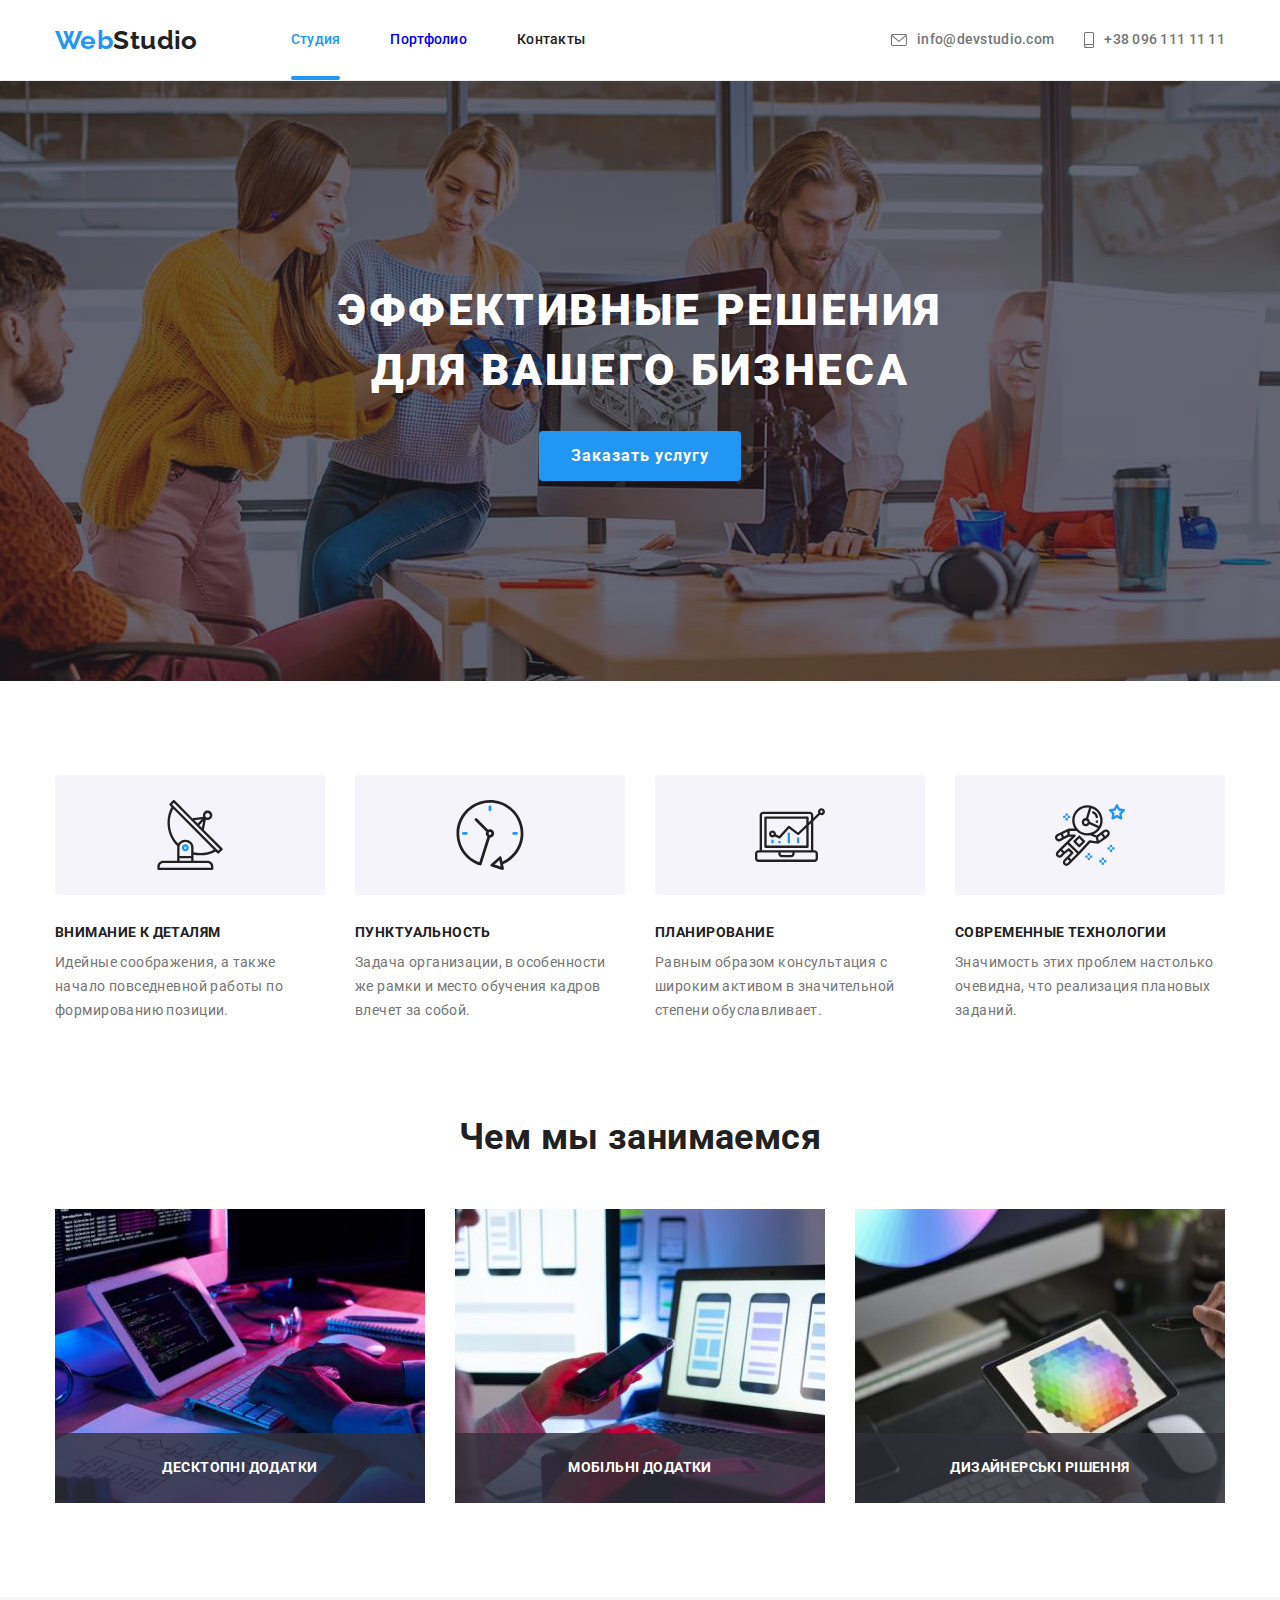
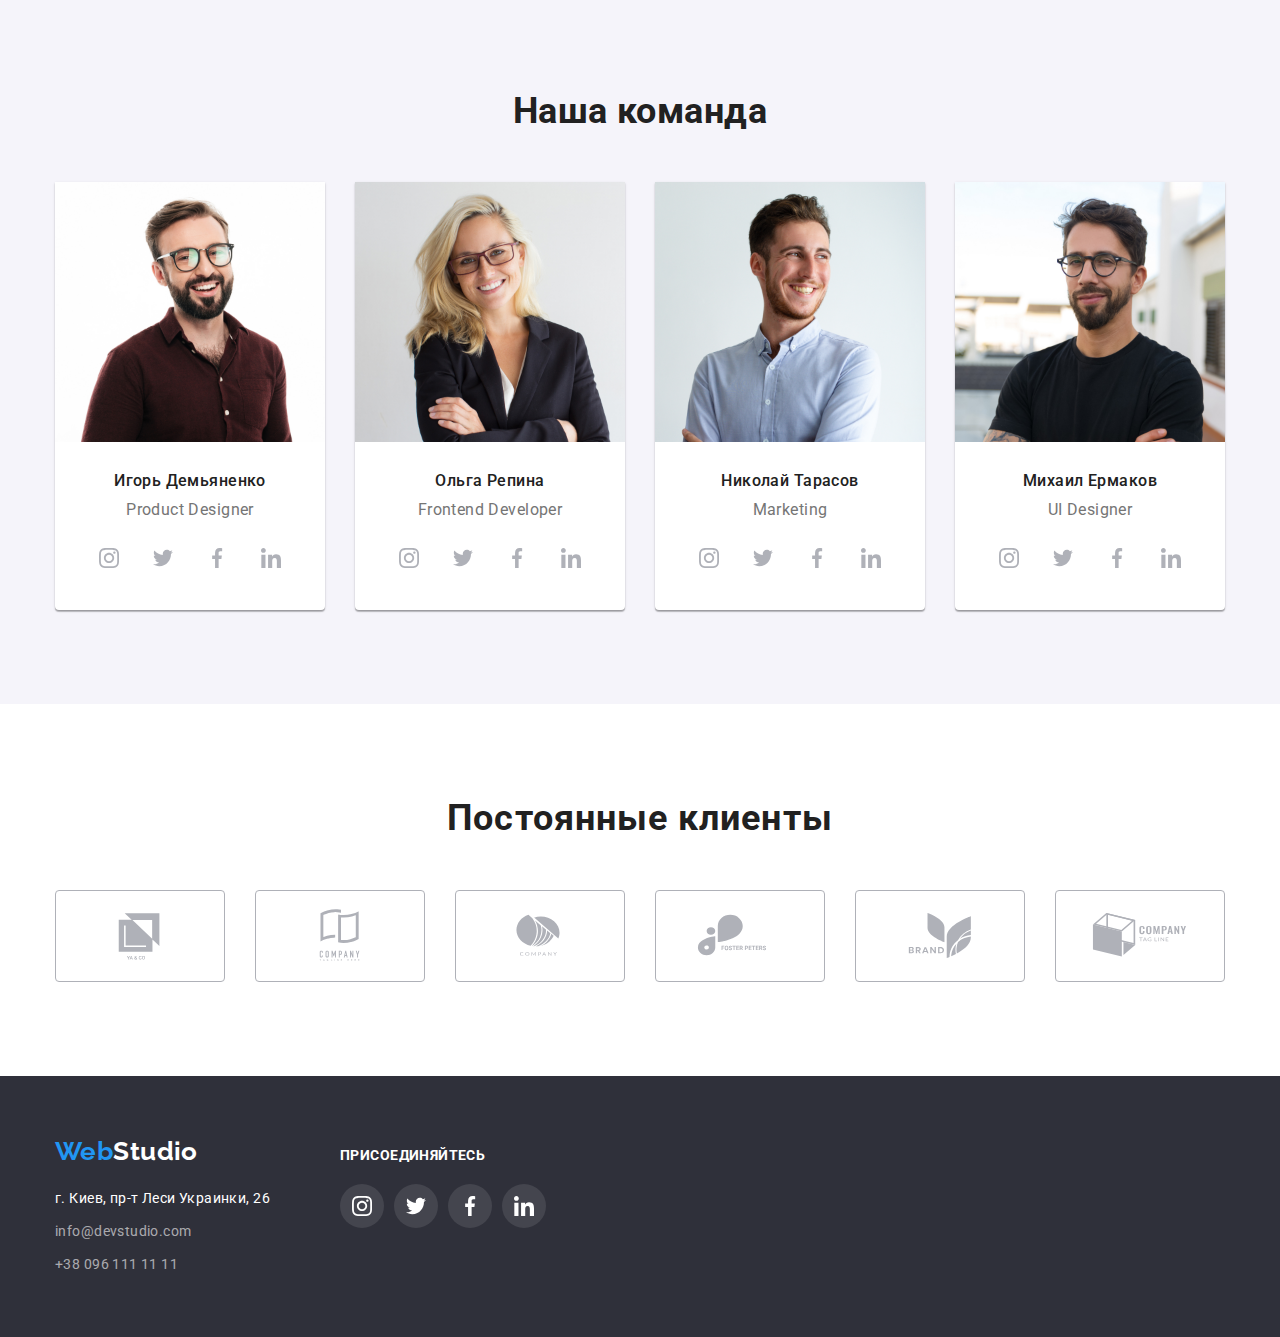
==== index.html @ 10dc18d7 "modal" ====
<!DOCTYPE html>
<html lang="ru">
<head>
    <meta charset="UTF-8">
    <meta http-equiv="X-UA-Compatible" content="IE=edge">
    <meta name="viewport" content="width=, initial-scale=1.0">
    <title>Document</title>
    <link href="https://fonts.googleapis.com/css2?family=Raleway:wght@700&family=Roboto:wght@400;500;700;900&display=swap"
        rel="stylesheet">
    <link rel="stylesheet" href="https://cdnjs.cloudflare.com/ajax/libs/modern-normalize/1.1.0/modern-normalize.min.css">  
 <link rel="stylesheet" href="./css/styles.css">

</head>

<body class="">
    
    <!-- шапка -->
   
    <header class="page-header"> 
        <div class="conteiner main-nav">  
        <nav class="contacts-header">
        <a class="logo" href ="">Web<span class="colortext">Studio</span></a> 
          <ul class="contacts">
                <li class="item"><a href="" class="contacts-link current">Студия</a></li>
                <li class="item"><a href="./portfolio.html" class="contacts-link">Портфолио</a></li>
                <li class="item"><a href="" class="contacts-link">Контакты</a></li>
            </ul>
       </nav>
            <ul class="items-icon">
           
                <li class="items">

                    <a href="mailto:info@devstudio.com" class="social-link-mail">
                 <svg class="icon-envelope" width="16" height="12">
                        <use href="./imeges/icons.svg#icon-envelope"></use>
                    </svg>
                info@devstudio.com</a>
                </li>

                <li class="items">
                    <a href="tel:+380961111111" class="social-link-tel">
                <svg class="icon-smartphone" width="10" height="16">
               <use href="./imeges/icons.svg#icon-smartphone"></use>
               </svg>
                    +38 096 111 11 11</a>
                </li>
                
              </ul>
  
      </div>
    
    </header>
    <!-- Заказать услугу -->
    <main>
        <section class="section-main">
            
             <div class="conteiner">
       <h1 class="post-titel">Эффективные решения для вашего бизнеса</h1>
       <button class="post-button" type="button" data-modal-open>Заказать услугу</button>
   
       <div class="backdrop is-hidden" data-modal>
        <div class="modal">
           
            <button class="modal-button" type="button" data-modal-close>
            <svg class="icon-vector" width="11" height="11">
                <use href="./imeges/icons.svg#icon-Vector-1"></use>
            </svg>
        </button>
        
        </div>
      </div>

    </div>
    </section>
<!-- особенности -->
    <section class="section">
    <div class="conteiner">
<h2 hidden>Преимущества</h2>
<div class="icon-benefit-decor">
    <div class="icon-benefit">
        <svg class="icon-decor" width="70" height="70">
            <use href="./imeges/icons.svg#icon-antenna"></use>
        </svg>
    </div>
    <div class="icon-benefit">
        <svg class="icon-decor" width="70" height="70">
            <use href="./imeges/icons.svg#icon-clock"></use>
        </svg>
    </div>

    <div class="icon-benefit">
        <svg class="icon-decor" width="70" height="70">
            <use href="./imeges/icons.svg#icon-diagram"></use>
        </svg>
    </div>

    <div class="icon-benefit">
        <svg class="icon-decor" width="70" height="70">
            <use href="./imeges/icons.svg#icon-astronaut"></use>
        </svg>
    </div>

</div>

<ul class="benefits">   
<li class="benefits-li">
    <h3 class="benefits-title">Внимание к деталям</h3>
    <p class="benefits-post">Идейные соображения, а также начало повседневной работы по формированию позиции.</p>
</li>
<li class="benefits-li clock">
   <h3 class="benefits-title">Пунктуальность</h3> 
   <p class="benefits-post">Задача организации, в особенности же рамки и место обучения кадров влечет за собой.</p>
</li>
<li class="benefits-li diagram">
   <h3 class="benefits-title">Планирование</h3> 
    <p class="benefits-post">Равным образом консультация с широким активом в значительной степени обуславливает.</p>
</li>
<li class="benefits-li astronaut">
    <h3 class="benefits-title">Современные технологии</h3>
    <p class="benefits-post">Значимость этих проблем настолько очевидна, что реализация плановых заданий.</p>
</li>
     </ul>  
     </div> 
    </section>
<!-- Чем мы занимаемся -->
        <section class="section over-work">
        <div class="conteiner">

      <h2 class="work">Чем мы занимаемся</h2>
          <ul class="gallery">
         <li class="foto">
            <div class="foto-foun">
             <img src="./imeges/box1.jpg" alt="робота на компьютере" width="370">
          <div class="foun">
         <p class="foun-text">Десктопні додатки</p>
          </div>
            </div>
  </li>
  
  <li class="foto">
    <div class="foto-foun">
            <img src="./imeges/box2.jpg" alt="на экране ноутбука изображение мобильных телефонов" width="370">
      <div class="foun">
            <p class="foun-text">Мобільні додатки</p>
        </div> 
    </div>
     </li>
          
          <li class="foto">
            <div class="foto-foun">
       <img src="./imeges/box3.jpg" alt="на экране планшета изображена разноцветная геометрическая фигура" width="370">
         <div class="foun">
        <p class="foun-text">Дизайнерські рішення</p>
        </div> 
    </div>
        </li> 
        </ul>
  
    </div>
        </section>
<!-- Наша команда -->
        <section class="section over-comand">
<div class="conteiner comand">
            <h2 class="team">Наша команда</h2>
         <ul class="team-over">
            <li class="team-block">
                <img class="team-foto" src="./imeges/foto.jpg" alt="фото мужчины в очках и коричневой рубашке- Игорь Демьяненко" width="270">
                <h3 class="team-member">Игорь Демьяненко</h3>   
                <p class="team-post" lang="en">Product Designer</p>
        
            <ul class="icon-teams">
                <li class="icon-teams-links">
                    <a class="icon-teams-link" href="">
                    <svg class="icon-link" width="20" height="20">
                    <use href="./imeges/icons.svg#icon-instagram"></use>
                    </svg></a>
                </li>
           
                <li class="icon-teams-links">
                    <a class="icon-teams-link" href="">
                    <svg class="icon-link" width="20" height="20">
                        <use href="./imeges/icons.svg#icon-twitter"></use>
                    </svg></a>
                </li>
                <li class="icon-teams-links">
                    <a class="icon-teams-link" href="">
                    <svg class="icon-link" width="20" height="20" >
                    <use href="./imeges/icons.svg#icon-facebook"></use>
                    </svg></a>
                </li>
                <li class="icon-teams-links">
                    <a class="icon-teams-link" href="">
                    <svg class="icon-link" width="20" height="20">
                    <use href="./imeges/icons.svg#icon-linkedin"></use>
                    </svg></a>
                </li>
              
            </ul>
            </li>
          
         <li class="team-block">
                <img class="team-foto" src="./imeges/foto(1).jpg" alt="фото блондинки в очках-Ольга Репина" width="270">
                <h3 class="team-member">Ольга Репина</h3> 
                <p class="team-post" lang="en">Frontend Developer</p>

        <ul class="icon-teams">
            <li class="icon-teams-links">
                <a class="icon-teams-link" href="">
                    <svg class="icon-link" width="20" height="20">
                    <use href="./imeges/icons.svg#icon-instagram"></use>
                    </svg></a>
            </li>
        
            <li class="icon-teams-links">
                <a class="icon-teams-link" href="">
                    <svg class="icon-link" width="20" height="20">
                    <use href="./imeges/icons.svg#icon-twitter"></use>
                    </svg></a>
            </li>
            <li class="icon-teams-links">
                <a class="icon-teams-link" href="">
                    <svg class="icon-link" width="20" height="20">
                    <use href="./imeges/icons.svg#icon-facebook"></use>
                    </svg></a>
            </li>
            <li class="icon-teams-links">
                <a class="icon-teams-link" href="">
                    <svg class="icon-link" width="20" height="20">
                    <use href="./imeges/icons.svg#icon-linkedin"></use>
                    </svg></a>
            </li>
        
        </ul>
           </li> 
            
           <li class="team-block">
                <img class="team-foto" src="./imeges/foto(3).jpg" alt="фото мужчины в голубой рушке-Николай Тарасов" width="270">
             <h3 class="team-member">Николай Тарасов</h3>
                <p class="team-post" lang="en">Marketing</p>
    
                <ul class="icon-teams">
        <li class="icon-teams-links">
            <a class="icon-teams-link" href="">
                <svg class="icon-link" width="20" height="20">
                <use href="./imeges/icons.svg#icon-instagram"></use>
                </svg></a>
        </li>
    
        <li class="icon-teams-links">
            <a class="icon-teams-link" href="">
                <svg class="icon-link" width="20" height="20">
                <use href="./imeges/icons.svg#icon-twitter"></use>
                </svg></a>
        </li>
        <li class="icon-teams-links">
            <a class="icon-teams-link" href="">
                <svg class="icon-link" width="20" height="20">
                <use href="./imeges/icons.svg#icon-facebook"></use>
                </svg></a>
        </li>
        <li class="icon-teams-links">
            <a class="icon-teams-link" href="">
                <svg class="icon-link" width="20" height="20">
                <use href="./imeges/icons.svg#icon-linkedin"></use>
                </svg></a>
        </li>
    
          </ul>
        </li>
         <li class="team-block">
                <img class="team-foto" src="./imeges/foto(4).jpg" alt="фото мужчина в очках и черной футболке-Михаил Ермаков" width="270">
                <h3 class="team-member">Михаил Ермаков</h3> 
                <p class="team-post" lang="en">UI Designer</p>
        
                <ul class="icon-teams">
            <li class="icon-teams-links">
                <a class="icon-teams-link" href="">
                    <svg class="icon-link" width="20" height="20">
                        <use href="./imeges/icons.svg#icon-instagram"></use>
                    </svg></a>
            </li>
        
            <li class="icon-teams-links">
                <a class="icon-teams-link" href="">
                    <svg class="icon-link" width="20" height="20">
                        <use href="./imeges/icons.svg#icon-twitter"></use>
                    </svg></a>
            </li>
            <li class="icon-teams-links">
                <a class="icon-teams-link" href="">
                    <svg class="icon-link" width="20" height="20">
                        <use href="./imeges/icons.svg#icon-facebook"></use>
                    </svg></a>
            </li>
            <li class="icon-teams-links">
                <a class="icon-teams-link" href="">
                    <svg class="icon-link" width="20" height="20">
                        <use href="./imeges/icons.svg#icon-linkedin"></use>
                    </svg></a>
            </li>
        
        </ul>
        </li>
   </ul>
    </div> 
        </section> 
  
    </main>

    <!-- Постоянные клиенты  -->
    <section class="section">
        <div class="conteiner">
            <h2 class="clients">Постоянные клиенты</h2>
            <ul class="logo-clients">
            <li class="logo-clients-link">
                <a href="" class="logo-link">
                <svg class="icon-logo" width="106" height="60">
                    <use href="./imeges/icons.svg#icon-Logo1"></use>
                </svg>
                </a>
            </li>

            <li class="logo-clients-link">
                <a href="" class="logo-link">
                <svg class="icon-logo" width="106" height="60">
                <use href="./imeges/icons.svg#icon-Logo2" class="hoho"></use>
                </svg>
                </a>
            </li> 
                
            <li class="logo-clients-link">
                <a href="" class="logo-link">
                <svg class="icon-logo" width="106" height="60">
                <use href="./imeges/icons.svg#icon-Logo3"></use>
                </svg>
                </a>
            </li>
                
            <li class="logo-clients-link">
                <a href="" class="logo-link">
                <svg class="icon-logo" width="106" height="60">
                <use href="./imeges/icons.svg#icon-Logo4"></use>
                </svg>
                </a>
            </li>
                
            <li class="logo-clients-link">
                <a href="" class="logo-link">
                <svg class="icon-logo" width="106" height="60">
                <use href="./imeges/icons.svg#icon-Logo5"></use>
                </svg>
                </a>
                </li>
               
            <li class="logo-clients-link">
                <a href="" class="logo-link">
                <svg class="icon-logo" width="106" height="60">
                <use href="./imeges/icons.svg#icon-Logo6"></use>
                </svg>
                </a>
            </li>
            </ul>
        </div>
    </section>
<!-- Подвал -->
<footer class="footer">
    <div class="conteiner box-footer">
<div class="footer-box">
        <a class="logo web" href="">Web<span class="studiocolor">Studio</span></a>
        <address class="address">
            <ul class="link">
                <li class="lk-footer"><a href="" class="link-address">г. Киев, пр-т Леси Украинки, 26</a></li>
                <li class="lk-footer"><a href="mailto:info@devstudio.com" class="link-mail">info@devstudio.com</a></li>
                <li class="lk-footer tel"><a href="tel:+380961111111" class="link-tel">+38 096 111 11 11</a></li>
            </ul>
        </address> 
</div>


 <div class="footer-box-icon">
<p class="social-click">присоединяйтесь</p>
    <ul class="icon-footer">
        <li class="class-footer">
            <a class="icon-footer-link" href="">
                <svg class="footer-link" width="20" height="20">
                    <use href="./imeges/icons.svg#icon-instagram"></use>
                </svg></a>
        </li>
    
        <li class="class-footer">
            <a class="icon-footer-link" href="">
                <svg class="footer-link" width="20" height="20">
                    <use href="./imeges/icons.svg#icon-twitter"></use>
                </svg></a>
        </li>
        <li class="class-footer">
            <a class="icon-footer-link" href="">
                <svg class="footer-link" width="20" height="20">
                    <use href="./imeges/icons.svg#icon-facebook"></use>
                </svg></a>
        </li>
        <li class="class-footer">
            <a class="icon-footer-link" href="">
                <svg class="footer-link" width="20" height="20">
                    <use href="./imeges/icons.svg#icon-linkedin"></use>
                </svg></a>
        </li>
    
    </ul>
        </div>
    </div>
</footer>

<script src="./js/modal.js"></script>
</body>
</html>
---- css/styles.css ----
:root {--primary-text-color:#212121;
--titel-text-color:#757575;
--accent-color:#2196F3;
--primary-white-color:#FFFFFF;
--h-button-color:#188CE8;
--box-shadow-color:0px 4px 4px rgba(0, 0, 0, 0.15);
--color-link-footer:rgba(255, 255, 255, 0.6);
--select-button-color:#F5F4FA;
--background-color:#2F303A ;
--borderbox-portfolio-color:#EEEEEE;
}

html {
    box-sizing: border-box; }
    *,
    *::before,
    *::after {box-sizing: inherit;}

body {
    font-family: 'Roboto', sans-serif;
    font-size: 14px;
    letter-spacing: 0.03em;
    color: var(--primary-text-color);
    background-color: var(--primary-white-color);
}

a {text-decoration: none;
}
ul {list-style: none;
    padding: 0px;
    margin: 0px;
}
h1,h2,h3,h4,h5,h6,p {
margin: 0px;
}

img {
     display: block;
     max-width: 100%;
     height: auto;
}

/* Шапка */

.conteiner {
    width: 1200px;
    margin-left: auto;
    margin-right: auto;
    padding-left: 15px;
    padding-right: 15px;
    
}
.contacts-header {
    display: flex;
    align-items: center;
}
.logo {

    color: var(--accent-color);
    font-family: 'Raleway',
    sans-serif;
    font-weight: 700;
    font-size: 26px;
    line-height: 1.19;
    cursor: pointer; 
}

.colortext {
    
    color: var(--primary-text-color);
}

.contacts {
    color: var(--titel-text-color);
    font-weight: 500;
    line-height: 1.14;
    letter-spacing: 0.02em;
    cursor: pointer;


    transition: color 250ms cubic-bezier(0.4, 0, 0.2, 1);
}

.contacts :visited {
    color: var(--primary-text-color);
}
.contacts :hover,.contacts :focus {
color: var(--accent-color);
}

.contacts .contacts-link.current {
    color: var(--accent-color);
    
    position: relative;
    display: block;
   
}   


.social-link-mail,.social-link-tel {
    color: var(--titel-text-color);
        font-weight: 500;
        font-size: 14px;
        line-height: 1.14;
        letter-spacing: 0.02em;
    }

  .social-link {
        transition: color 250ms cubic-bezier(0.4, 0, 0.2, 1);
}

 .social-link:hover,.social-link:focus {
    color: var(--accent-color);
 }


/* Флекс контейнер в хедер */
.page-header {
border-bottom: 1px solid #ECECEC;
}

.main-nav {
    display: flex;  
}

.contacts-header {
    display: flex;
    align-items: center
}

 .logo {
     display: block;
     margin-right: 93px;
 }

.contacts,.social-link {
    display: flex;
}

.social-link {
    margin-left: auto;
}
.contacts .item,.social-link .items {
    margin-right: 50px;
   
}
.item:nth-child(3) {
    margin-right: 0px; 
}

.items:nth-child(2) {
    margin-right: 0px;
}
.contacts-link {
    display: block;
    padding-top: 32px;
    padding-bottom: 32px;
}
.social-link-mail,.social-link-tel  {
     display: block;
     padding-top: 32px;
     padding-bottom: 32px;
 }

 /* Фон и декоративные элементы в шапкe */
.item {
    display: flex;
}

.items-icon {
    display: flex;
   
    align-items: center;
    margin-left: auto;
}
.items + .items {
    margin-left: 30px;
}

.items {
transition: fill 250ms cubic-bezier(0.4, 0, 0.2, 1);
}

.items:hover,.items:focus {
    fill: var(--accent-color);
}
.social-link-mail,.social-link-tel {
    display: flex;
    justify-content: center;
    align-items: center;

    transition: color 250ms cubic-bezier(0.4, 0, 0.2, 1);
    
}

.social-link-mail:hover,.social-link-mail:focus,
.social-link-tel:hover,.social-link-tel:focus {
    color: var(--accent-color);
}

.icon-envelope {
    display: inline-block;
    width: 16px;
    height: 12px;
   fill: var(--titel-text-color);
  margin-right: 10px;

transition: fill 250ms cubic-bezier(0.4, 0, 0.2, 1);
}

 .icon-envelope:hover,
.icon-envelope:focus {
    fill: var(--accent-color);
} 
 .icon-smartphone {
    fill: var(--titel-text-color);
    display: inline-block;
    width: 10px;
    height: 16px;
    margin-right: 10px;

    transition: fill 250ms cubic-bezier(0.4, 0, 0.2, 1);
    
 }

.icon-smartphone:hover,
.icon-smartphone:focus {
    fill: var(--accent-color);
} 

/* Подчеркивание текущей страници в шапке 
   */
.contacts .contacts-link.current::after {
    content: "";
    display: block;
    width: 100%;
    height: 4px;
    background-color: var(--accent-color);
    border-radius: 2px;
    left: 0;
    bottom: 0;

    position: absolute;
    /* transition: background-color 250ms cubic-bezier(0.4, 0, 0.2, 1); */

}


 /* Заказать услугу */
   .section-main {
  background-color: var(--background-color);
  padding-bottom: 200px;
  padding-top: 200px;
  text-align: center;

}
.section {
    padding-top: 94px;
    padding-bottom: 94px;
   }

  .post-titel 
  { 
    color: var(--primary-white-color);
    font-weight: 900;
    font-size: 44px;
    line-height: 1.36;
    text-align: center;
    letter-spacing: 0.06em;
    text-transform: uppercase;
   
    margin: 0px auto;
    margin-bottom: 30px;
    width: 696px;
  }

.post-button {
        color: var(--primary-white-color);
        background-color: var(--accent-color);
        font-weight: 700;
        font-size: 16px;
        line-height: 30px;
       
        display: flex;
        align-items: center;
        text-align: center;
        cursor: pointer;
        border-radius: 4px;
        border: none;
        margin: 0px auto;
        padding: 10px 32px 10px 32px;
        letter-spacing: 0.06em;

        transition: background-color 250ms cubic-bezier(0.4, 0, 0.2, 1);
        
}

.post-button:hover,.post-button:focus {
    background-color: var(--h-button-color);
}
    
/* Фон и декор. елементы в разделе "заказать услугу" */
.section-main {
    max-width: 1600px;
    height: 600px;
    background-image: url(../imeges/img.jpg);
    margin-left: auto;
    margin-right: auto;
    background-position: center;
    background-repeat: no-repeat;
    background-image: linear-gradient(to right,rgba(47, 48, 58, 0.4),
    rgba(47, 48, 58, 0.4)),
    url(../imeges/img.jpg);
}

/* Модальное окно в разделе заказать услугу  */

.backdrop {
    position: fixed;
    top: 0%;
    left: 0%;

    width: 100%;
    height: 100%;
    background-color: rgba(0, 0, 0, 0.2);

    opacity: 1;
    visibility: visible;
    transition: opacity 250ms cubic-bezier(0.4, 0, 0.2, 1),
    visibility 250ms cubic-bezier(0.4, 0, 0.2, 1);
   
}

.backdrop.is-hidden {
       visibility: hidden;
       opacity: 0;
       pointer-events: none;
 

}
.modal {
    position: absolute;
    
    top: 50%;
    left: 50%;
    transform: translate(-50%,-50%);

    min-width: 528px;
    min-height: 581px;
    border-radius: 4px;

    background-color: var(--primary-white-color);
    box-shadow: 0px 1px 3px rgba(0, 0, 0, 0.12),
    0px 1px 1px rgba(0, 0, 0, 0.14),
    0px 2px 1px rgba(0, 0, 0, 0.2);

}
.modal-button {
        position: absolute;
        width: 30px;
        height: 30px;
        border-radius: 50%;
    
        top: 0px;
        right: 0px;
   
        background-color: var(--primary-white-color) ;
        border: 1px solid rgba(0, 0, 0, 0.1);
        margin: 8px 8px auto auto;
        cursor: pointer;
       
}

.icon-vector {
        position: absolute; 
        top: 50%;
        left: 50%;
        transform: translate(-50%, -50%);
  
}
/* Оссобенности */

.benefits {
   display: flex; 
}
.benefits-li {
    width: 270px;
    margin-right: 30px;
    margin-top: 0px;
    margin-bottom: 0px;
  
}
.benefits-li:nth-child(4) {
    margin-right: 0px; 
    padding-left: 0px;
    padding-right: 0px;   
}
.benefits-title {
    font-size: 14px;
    font-weight: 700;
    line-height: 1.14;
    text-transform: uppercase;
    margin-top: 0px;
    margin-bottom: 10px;
}
.benefits-post {
        color: var(--titel-text-color);
        font-weight: 400;
        line-height: 1.71;
        margin-top: 0px;
        margin-bottom: 0px;
}

/* Декоративные ел. в разделе оссобенности  */
.icon-benefit-decor {
    display: flex;
}

.icon-benefit {
    display: flex;
    align-items: center;
    justify-content: center;
    
    width: 270px;
    height: 120px;
    background-color: rgba(245, 244, 250, 1);
    
    border-radius: 4px;
    margin-right: 30px;
    margin-bottom: 30px;
}

.icon-benefit:nth-child(4) {
    margin-right: 0px;
}

.icon-decor {
    background-position: center;
}
/* Чем мы занимаемся */

.over-work {
    padding-top: 0px;
}
.work { 
        margin-bottom: 50px;
        text-align: center;
        align-items: center;

        font-weight: 700;
        font-size: 36px;
        line-height: 1.16;   
    }

.gallery {
    display: flex;
}

.foto {
    display: block;
    width: 370px;
    margin-right: 30px;
    margin-bottom: 0px;
}
.foto:nth-child(3) {
    margin-right: 0px;
    padding-right: 0px;
}

/* Переходы и анимац. в разделе чем мы занимаемся  */
 .foto-foun {
       position: relative;  
 }

 .foun {

    position: absolute;
   
    bottom: 0px;

    width: 370px;
    height: 70px;
    background-color: rgba(47, 48, 58, 0.8);
   
    color: var(--primary-white-color);
    font-weight: 700;
    font-size: 14px;
    line-height: 1.14;
    text-align: center;
    letter-spacing: 0.03em;
    text-transform: uppercase;
 }
    
    .foun-text {
      position: absolute;
      top: 50%;
      left: 50%;
      transform: translate(-50%, -50%);
    }

/* Фон и декор. ел. в разделе особенности. */



/* Наша команда */

.over-comand {
    background-color: var(--select-button-color);
    align-items: center;
}

.team {
    
        font-weight: 700;
        font-size: 36px;
        line-height: 1.16;

        text-align: center;
        margin-top: 0px;
        margin-bottom: 50px;
        }

 .team-over {
         display: flex;
 }
 .team-block {
    background-color: var(--primary-white-color);
    border-radius: 0px 0px 4px 4px;
    margin-right: 30px; 
    
 }
 .team-block:nth-child(4) {
     margin-right: 0px;
 }
 /* .team-block:nth-child(4) {
    margin-right: 0px;
 } */
 .team-foto {
          width: 270px;
          margin-top: 0px;
          margin-bottom: 30px;
          margin-left: 0px;
          margin-right: 0px;
        }

 .team-member {
        font-weight: 500;
        font-size: 16px;
        line-height: 1.18;
        text-align: center;
        margin-top: 0px;
        margin-bottom: 10px; 
 }

.team-post {
    color: var(--titel-text-color);
        font-size: 16px;
        line-height: 1.18;
        text-align: center;
        margin: 0px;
        margin-bottom: 16px;
}

/* Тень в разделе наша команда  */
.team-block {
    box-shadow: 0px 1px 3px rgba(0, 0, 0, 0.12),
     0px 1px 1px rgba(0, 0, 0, 0.14), 
     0px 2px 1px rgba(0, 0, 0, 0.2);
}

/* Декоративные ел. в разделе наша команда */
.icon-teams {
    display: flex;
    margin-bottom: 30px;
    justify-content: center;
    align-items: center;
}

.icon-teams-links {
  
    width: 44px;
    height: 44px; 
    margin-right: 10px;
   
}
.icon-teams-links:nth-child(4) {
    margin-right: 0px;  
}

.icon-teams-link {
    display: flex;
    align-items: center;
    justify-content: center;
    fill: #AFB1B8;
    width: 100%;
    height: 100%; 
    border-radius: 50%;    

    transition: fill 250ms cubic-bezier(0.4, 0, 0.2, 1), 
    background-color 250ms cubic-bezier(0.4, 0, 0.2, 1);
    
}

.icon-teams-link:hover,.icon-teams-link:focus {
    fill: var(--primary-white-color);
    background-color: var(--accent-color);
}
.icon-link {
    margin-right: 0px;
}


/* Постоянные клиенты */

.clients {
        font-weight: 700;
        font-size: 36px;
        line-height: 1.16;
        text-align: center;
        letter-spacing: 0.03em;
      
        margin-top: 0px;
        margin-bottom: 50px;
}
/* 
Декоративные ел. в разделе Постоянные клиенты */
.logo-clients {
    display: flex;
    margin-left: auto;
    margin-right: auto;  

}
.logo-clients-link {
    width: 170px;
    height: 92px;
    margin-right: 30px;
}

.logo-clients-link:nth-child(6n) {
    margin-right: 0px;
}

.logo-link {
display: flex;
justify-content: center;
align-items: center;
width: 100%;
height: 100%;
 
fill: rgba(175, 177, 184, 1);
border: 1px solid rgba(175, 177, 184, 1);
border-radius: 4px;

transition: fill 250ms cubic-bezier(0.4, 0, 0.2, 1),
border 250ms cubic-bezier(0.4, 0, 0.2, 1);

}


    
.logo-link:hover,.logo-link:focus {
    fill: var(--accent-color);
    border: 1px solid #2196F3;
}
.icon-logo {
fill:rgba(175, 177, 184, 1);

transition: fill 250ms cubic-bezier(0.4, 0, 0.2, 1);
} 

.icon-logo:hover,.icon-logo:focus {
    fill: var(--accent-color);
}

/* Подвал */

.footer {
    color: var(--primary-white-color);
    background-color: var(--background-color);
    margin: 0px;
    padding-top: 60px;
    padding-bottom: 60px;

}

.web {
    margin: 0px 0px 20px 0px;
    color: var(--accent-color);

}
.studiocolor {
    margin: 0px 0px 20px 0px;
    color: var(--primary-white-color);
}

.link {
    display: block;
    margin-top: 0px;
    margin-bottom: 0px;
    padding: 0px;

    font-weight: 400;
    line-height: 1.71;
    font-style: normal;
}

.lk-footer {
    margin-bottom: 9px;
}
.lk-footer:nth-child(3n) {
   margin-bottom: 0px;
}

.link-address {
    color: var(--primary-white-color);
    margin-right: 70px;
}

.link-mail,
.link-tel {
    color: var(--color-link-footer);
}

.social-click {
    display: inline;
    font-size: 14px;
    line-height: 1.14;
    letter-spacing: 0.03em;
    text-transform: uppercase;
    font-weight: 700;     
}

.icon-footer {
   margin-top: 20px;
}
/* Декоративные ел. в футер */
.box-footer {
    display: flex;
    align-items: baseline;
}

.icon-footer {
    display: flex;
    align-items: center;
    justify-content: center;
}
.class-footer {
    width: 44px;
    height: 44px;
    margin-right: 10px;     
}

.class-footer:nth-child(4) {
    margin-right: 0px;
}
.icon-footer-link {
    display: flex;
    align-items: center;
    justify-content: center;
    width: 100%;
    height: 100%;
    border-radius:50%;
    fill: var(--primary-white-color);
    background-color:rgba(255, 255, 255, 0.1);
    
    transition: background-color 250ms cubic-bezier(0.4, 0, 0.2, 1);
    
}
.icon-footer-link:hover,.icon-footer-link:focus {
    background-color: var(--accent-color);
    border-radius: 50%;
}





/* Портфолио страница сайта №2 */

/* Портфолио */


.buttons {
    display: flex;
    justify-content: center;
    margin-top: 0px;
    margin-bottom: 50px;
    padding: 0px;  
}

.botton + .botton {
    margin-left: 8px;
}
.botton {
    display: inline-block;
    
    margin-top: 0px;
    margin-bottom: 0px;
    padding-bottom: 0px;  
}



.button-iten
{   padding: 6px 22px;
     border: none;
     border-radius: 4px;

    background-color: var(--select-button-color);
    font-weight: 500;
    font-size: 16px;
    line-height: 1.62;
    text-align: center;
    cursor: pointer;

    transition: color 250ms cubic-bezier(0.4, 0, 0.2, 1),
    background-color 250ms cubic-bezier(0.4, 0, 0.2, 1);
    
}

.button-iten:hover,.button-iten:focus 
{
    color: var(--primary-white-color);
    background-color: var(--accent-color);
    }
    /* .button-iten :not(:nth-child(5n)) {
    margin-right: 8px;
} */

/* Тень в портфолио (кнопки-ховер) */
.buttons {
    transition: box-shadow 250ms cubic-bezier(0.4, 0, 0.2, 1);
    
}

.buttons :hover,.buttons :focus {
    box-shadow: 0px 3px 1px rgba(0, 0, 0, 0.1), 
    0px 1px 2px rgba(0, 0, 0, 0.08),
     0px 2px 2px rgba(0, 0, 0, 0.12);
}


/* Проекты */

.portfolio {
    display: flex;
    flex-wrap: wrap;
    box-sizing: border-box;
    padding-left: 0px; 
    
}
.project {
    width: 370px;
    margin-right: 30px;
    margin-bottom: 30px;
   
}

.project:nth-child(3n) {
margin-right: 0px;
}

.project:nth-last-child(-n + 3) {
    margin-bottom: 0px;
}

.block-project{
    padding-top: 20px;
    padding-bottom: 20px;
    padding-left: 24px;
    padding-right: 24px;
    border-bottom: 1px solid #EEEEEE;
    border-right: 1px solid #EEEEEE;
    border-left: 1px solid #EEEEEE;
}

.project-img { 
    margin-top: 0px;
    margin-bottom: 0px;
}
   .project-name 
   {margin-top: 0px;
    margin-bottom: 4px;
 
   color: var(--primary-text-color);
   font-weight: 700;
   font-size: 18px;
   line-height: 2;
   letter-spacing: 0.06em;
}

.project-text
{   margin-top: 0px;
    margin-bottom: 0px;

    color: var(--titel-text-color);
    font-size: 16px;
    line-height: 1.88; 
}

.last {
    margin-bottom: 0px;
}

/* Тень в портфолио (проекты) */
.project-link {
    display: block;
    cursor: pointer;

    transition: box-shadow 250ms cubic-bezier(0.4, 0, 0.2, 1);
}
.project-link:hover,.project-link:focus {
    
box-shadow: 0px 1px 1px rgba(0, 0, 0, 0.12), 
0px 4px 4px rgba(0, 0, 0, 0.06),
1px 4px 6px rgba(0, 0, 0, 0.16);
}

/* Переходы и анимации в портфолео (проекты) */
 
.project-overlay {
  position: relative;
  overflow: hidden; 
}
.project-overlay:hover .div-overlay {
transform: translateY(0);
}


 .div-overlay {
 
    position: absolute;

    top: 0px;
    left: 0px;
    width: 100%;
    height: 100%;

    background-color:rgba(33, 150, 243, 0.9);
    
    opacity: 0;
    transition: background-color 250ms cubic-bezier(0.4, 0, 0.2, 1),
    transform 250ms cubic-bezier(0.4, 0, 0.2, 1);
    transform: translateY(100%);
}
.text-overlay {
 
color: var(--primary-white-color);
   
    position: absolute;
    top: 50%;
    left: 50%;
    transform: translate(-50%,-50%);

/*   display: flex;
    align-items: center;
    justify-content: center; */
   
    padding: 63px 24px;  

    width: 100%;
    height: 100%;
    
    font-weight: 400;
    font-size: 18px;
    line-height: 1.56;
    letter-spacing: 0.03em;
     
    opacity: 0;
    transition: color 250ms cubic-bezier(0.4, 0, 0.2, 1);
   
}


.div-overlay:hover {
     opacity: 1;
}
.text-overlay:hover {
opacity: 1;
}
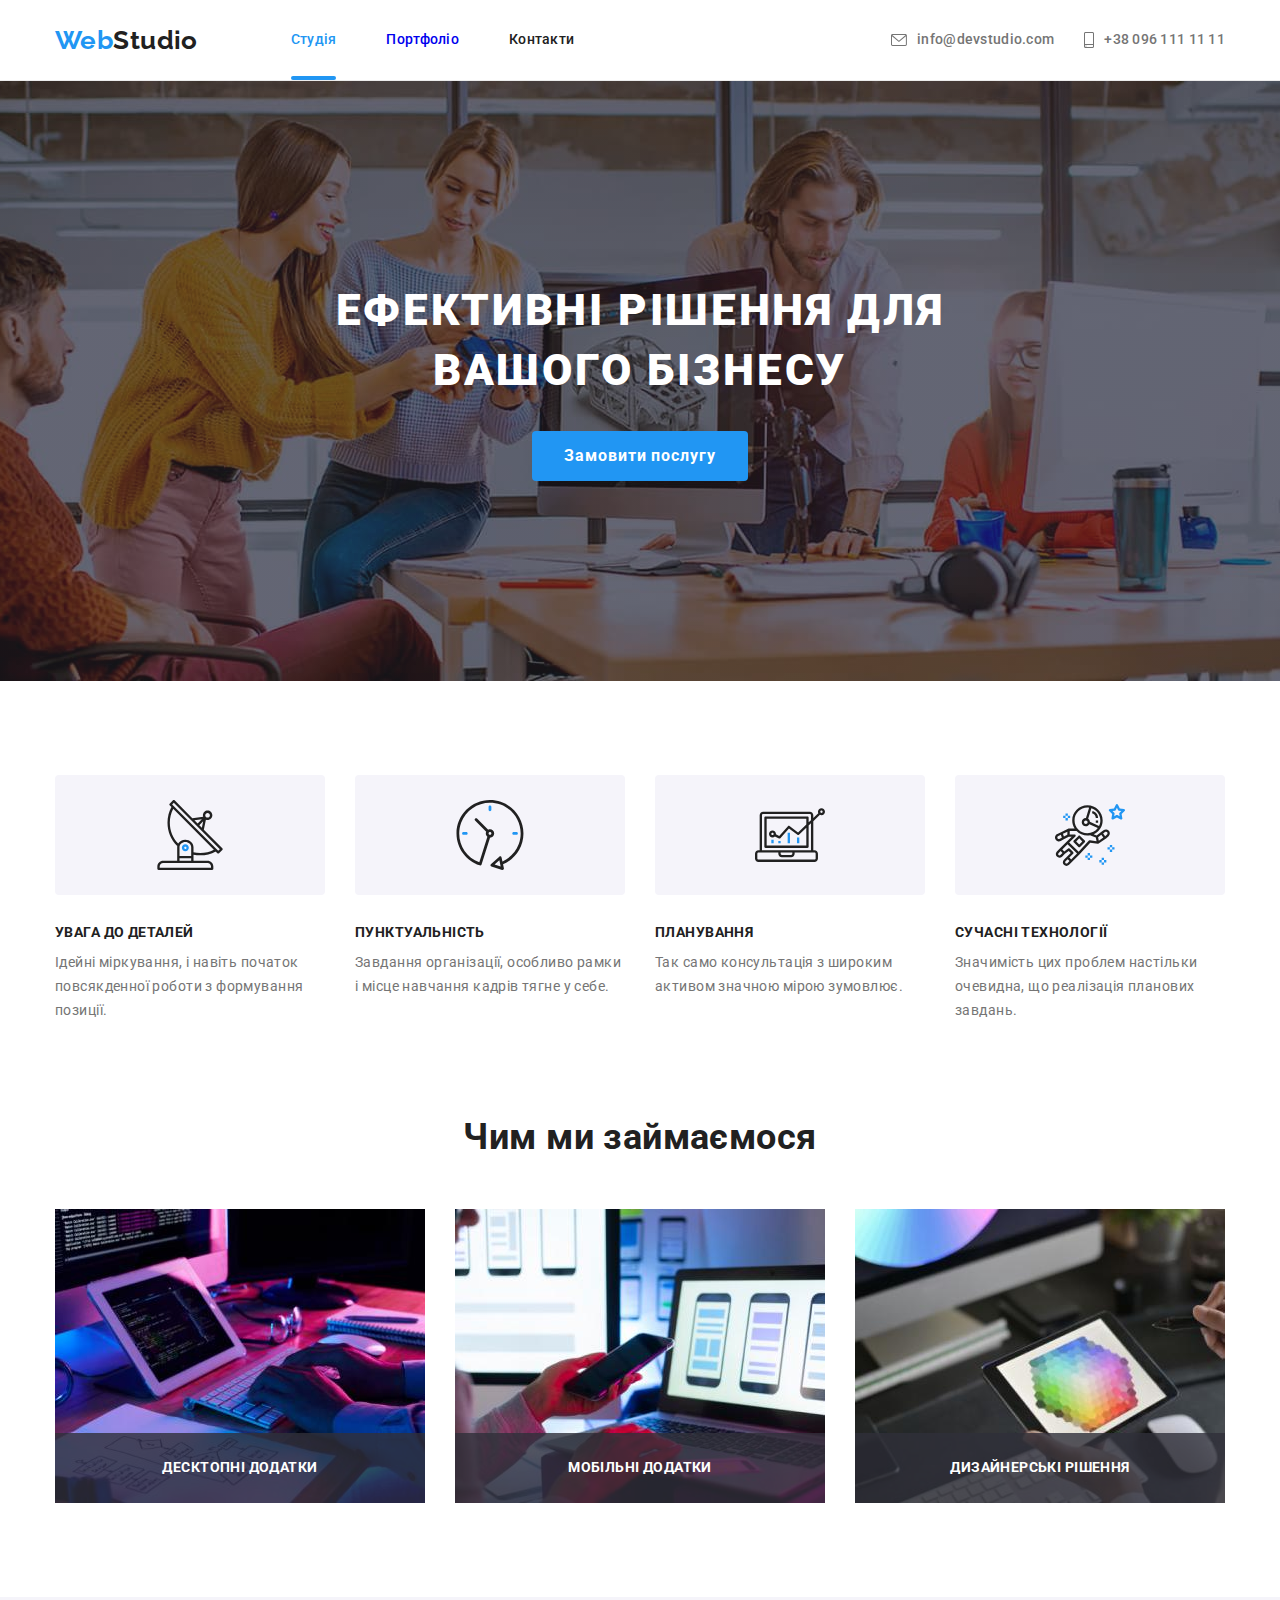
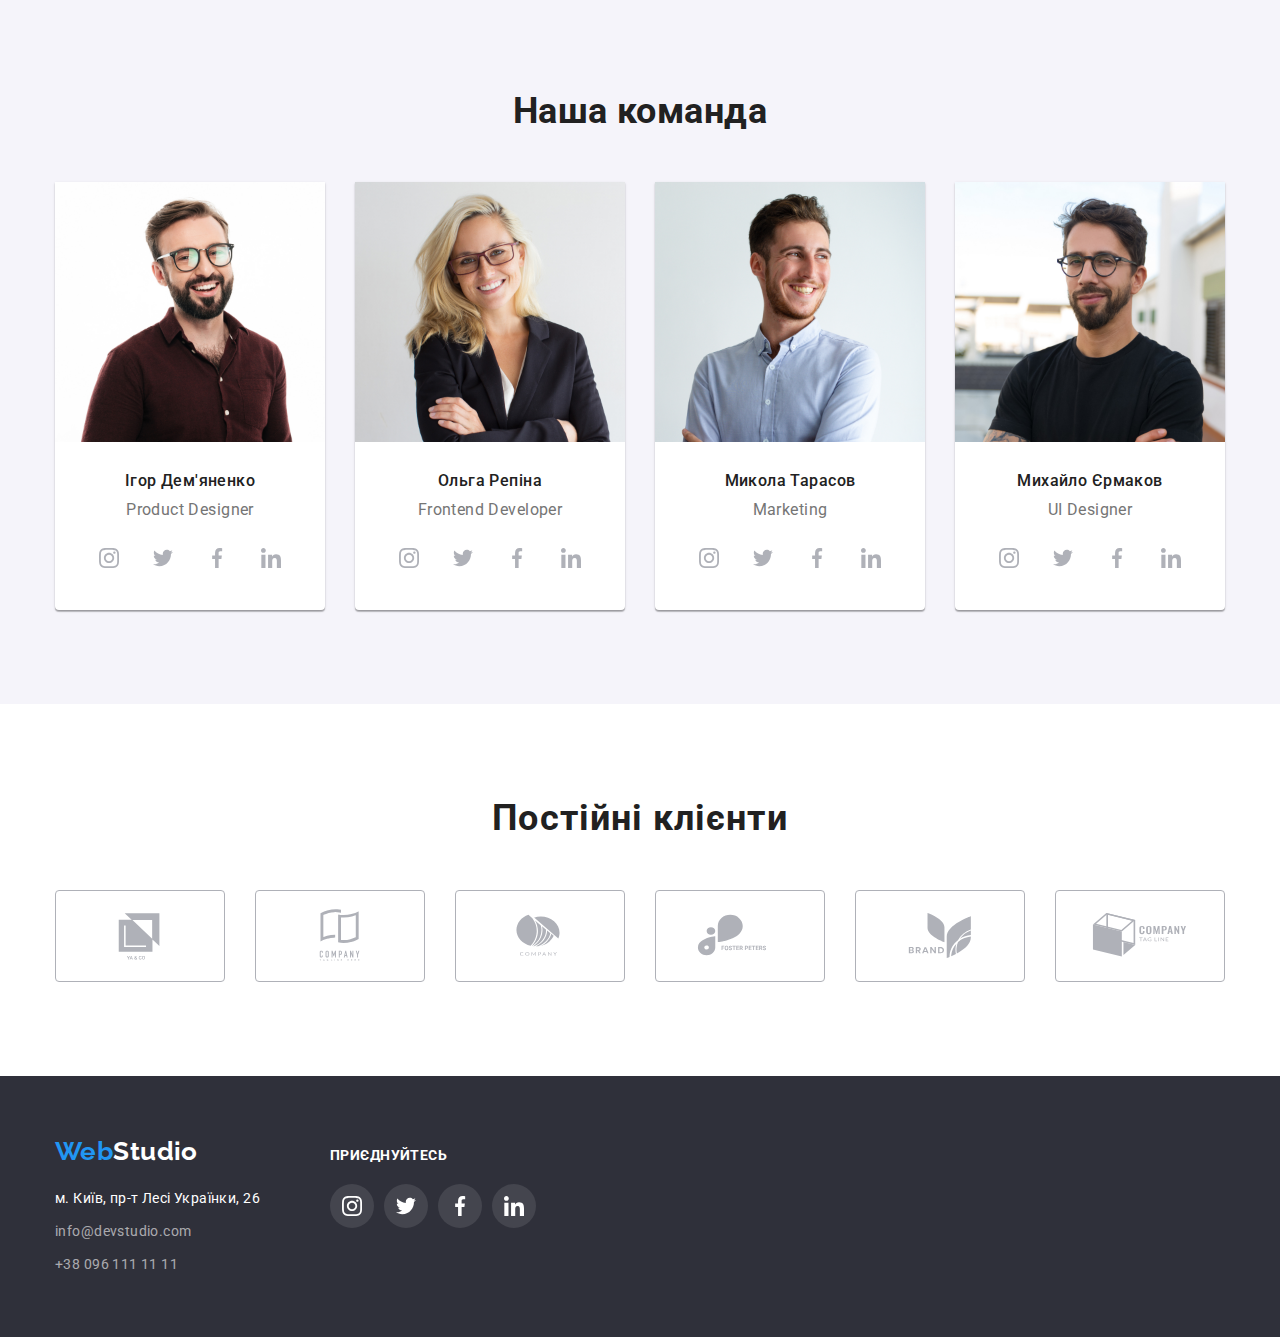
==== commit 2d6aadbd: "community" ====
--- a/index.html
+++ b/index.html
@@ -1,5 +1,5 @@
 <!DOCTYPE html>
-<html lang="ru">
+<html lang="ua">
 <head>
     <meta charset="UTF-8">
     <meta http-equiv="X-UA-Compatible" content="IE=edge">
@@ -21,9 +21,9 @@
         <nav class="contacts-header">
         <a class="logo" href ="">Web<span class="colortext">Studio</span></a> 
           <ul class="contacts">
-                <li class="item"><a href="" class="contacts-link current">Студия</a></li>
-                <li class="item"><a href="./portfolio.html" class="contacts-link">Портфолио</a></li>
-                <li class="item"><a href="" class="contacts-link">Контакты</a></li>
+                <li class="item"><a href="" class="contacts-link current">Студія</a></li>
+                <li class="item"><a href="./portfolio.html" class="contacts-link">Портфоліо</a></li>
+                <li class="item"><a href="" class="contacts-link">Контакти</a></li>
             </ul>
        </nav>
             <ul class="items-icon">
@@ -50,13 +50,13 @@
       </div>
     
     </header>
-    <!-- Заказать услугу -->
+    <!-- Замовити послугу -->
     <main>
         <section class="section-main">
             
              <div class="conteiner">
-       <h1 class="post-titel">Эффективные решения для вашего бизнеса</h1>
-       <button class="post-button" type="button" data-modal-open>Заказать услугу</button>
+       <h1 class="post-titel">Ефективні рішення для вашого бізнесу</h1>
+       <button class="post-button" type="button" data-modal-open>Замовити послугу</button>
    
        <div class="backdrop is-hidden" data-modal>
         <div class="modal">
@@ -72,10 +72,10 @@
 
     </div>
     </section>
-<!-- особенности -->
+<!-- особливості -->
     <section class="section">
     <div class="conteiner">
-<h2 hidden>Преимущества</h2>
+<h2 hidden>Переваги</h2>
 <div class="icon-benefit-decor">
     <div class="icon-benefit">
         <svg class="icon-decor" width="70" height="70">
@@ -104,29 +104,29 @@
 
 <ul class="benefits">   
 <li class="benefits-li">
-    <h3 class="benefits-title">Внимание к деталям</h3>
-    <p class="benefits-post">Идейные соображения, а также начало повседневной работы по формированию позиции.</p>
+    <h3 class="benefits-title">УВАГА ДО ДЕТАЛЕЙ</h3>
+    <p class="benefits-post">Ідейні міркування, і навіть початок повсякденної роботи з формування позиції.</p>
 </li>
 <li class="benefits-li clock">
-   <h3 class="benefits-title">Пунктуальность</h3> 
-   <p class="benefits-post">Задача организации, в особенности же рамки и место обучения кадров влечет за собой.</p>
+   <h3 class="benefits-title">ПУНКТУАЛЬНІСТЬ</h3> 
+   <p class="benefits-post">Завдання організації, особливо рамки і місце навчання кадрів тягне у себе.</p>
 </li>
 <li class="benefits-li diagram">
-   <h3 class="benefits-title">Планирование</h3> 
-    <p class="benefits-post">Равным образом консультация с широким активом в значительной степени обуславливает.</p>
+   <h3 class="benefits-title">ПЛАНУВАННЯ</h3> 
+    <p class="benefits-post">Так само консультація з широким активом значною мірою зумовлює.</p>
 </li>
 <li class="benefits-li astronaut">
-    <h3 class="benefits-title">Современные технологии</h3>
-    <p class="benefits-post">Значимость этих проблем настолько очевидна, что реализация плановых заданий.</p>
+    <h3 class="benefits-title">СУЧАСНІ ТЕХНОЛОГІЇ</h3>
+    <p class="benefits-post">Значимість цих проблем настільки очевидна, що реалізація планових завдань.</p>
 </li>
      </ul>  
      </div> 
     </section>
-<!-- Чем мы занимаемся -->
+<!-- Чим ми займаємося -->
         <section class="section over-work">
         <div class="conteiner">
 
-      <h2 class="work">Чем мы занимаемся</h2>
+      <h2 class="work">Чим ми займаємося</h2>
           <ul class="gallery">
          <li class="foto">
             <div class="foto-foun">
@@ -165,7 +165,7 @@
          <ul class="team-over">
             <li class="team-block">
                 <img class="team-foto" src="./imeges/foto.jpg" alt="фото мужчины в очках и коричневой рубашке- Игорь Демьяненко" width="270">
-                <h3 class="team-member">Игорь Демьяненко</h3>   
+                <h3 class="team-member">Ігор Дем'яненко</h3>   
                 <p class="team-post" lang="en">Product Designer</p>
         
             <ul class="icon-teams">
@@ -200,7 +200,7 @@
           
          <li class="team-block">
                 <img class="team-foto" src="./imeges/foto(1).jpg" alt="фото блондинки в очках-Ольга Репина" width="270">
-                <h3 class="team-member">Ольга Репина</h3> 
+                <h3 class="team-member">Ольга Репіна</h3> 
                 <p class="team-post" lang="en">Frontend Developer</p>
 
         <ul class="icon-teams">
@@ -235,7 +235,7 @@
             
            <li class="team-block">
                 <img class="team-foto" src="./imeges/foto(3).jpg" alt="фото мужчины в голубой рушке-Николай Тарасов" width="270">
-             <h3 class="team-member">Николай Тарасов</h3>
+             <h3 class="team-member">Микола Тарасов</h3>
                 <p class="team-post" lang="en">Marketing</p>
     
                 <ul class="icon-teams">
@@ -269,7 +269,7 @@
         </li>
          <li class="team-block">
                 <img class="team-foto" src="./imeges/foto(4).jpg" alt="фото мужчина в очках и черной футболке-Михаил Ермаков" width="270">
-                <h3 class="team-member">Михаил Ермаков</h3> 
+                <h3 class="team-member">Михайло Єрмаков</h3> 
                 <p class="team-post" lang="en">UI Designer</p>
         
                 <ul class="icon-teams">
@@ -307,10 +307,10 @@
   
     </main>
 
-    <!-- Постоянные клиенты  -->
+    <!-- Постійні клієнти  -->
     <section class="section">
         <div class="conteiner">
-            <h2 class="clients">Постоянные клиенты</h2>
+            <h2 class="clients">Постійні клієнти</h2>
             <ul class="logo-clients">
             <li class="logo-clients-link">
                 <a href="" class="logo-link">
@@ -362,14 +362,14 @@
             </ul>
         </div>
     </section>
-<!-- Подвал -->
+<!-- Підвал -->
 <footer class="footer">
     <div class="conteiner box-footer">
 <div class="footer-box">
         <a class="logo web" href="">Web<span class="studiocolor">Studio</span></a>
         <address class="address">
             <ul class="link">
-                <li class="lk-footer"><a href="" class="link-address">г. Киев, пр-т Леси Украинки, 26</a></li>
+                <li class="lk-footer"><a href="" class="link-address">м. Київ, пр-т Лесі Українки, 26</a></li>
                 <li class="lk-footer"><a href="mailto:info@devstudio.com" class="link-mail">info@devstudio.com</a></li>
                 <li class="lk-footer tel"><a href="tel:+380961111111" class="link-tel">+38 096 111 11 11</a></li>
             </ul>
@@ -378,7 +378,7 @@
 
 
  <div class="footer-box-icon">
-<p class="social-click">присоединяйтесь</p>
+<p class="social-click">приєднуйтесь</p>
     <ul class="icon-footer">
         <li class="class-footer">
             <a class="icon-footer-link" href="">
--- a/css/styles.css
+++ b/css/styles.css
@@ -904,12 +904,14 @@
 }
 
 /* Тень в портфолио (проекты) */
+
 .project-link {
     display: block;
     cursor: pointer;
 
     transition: box-shadow 250ms cubic-bezier(0.4, 0, 0.2, 1);
 }
+
 .project-link:hover,.project-link:focus {
     
 box-shadow: 0px 1px 1px rgba(0, 0, 0, 0.12), 
@@ -919,14 +921,14 @@
 
 /* Переходы и анимации в портфолео (проекты) */
  
+
 .project-overlay {
   position: relative;
   overflow: hidden; 
 }
 .project-overlay:hover .div-overlay {
 transform: translateY(0);
-}
-
+ }
 
  .div-overlay {
  
@@ -944,19 +946,16 @@
     transform 250ms cubic-bezier(0.4, 0, 0.2, 1);
     transform: translateY(100%);
 }
+
 .text-overlay {
  
-color: var(--primary-white-color);
+    color: var(--primary-white-color);
    
     position: absolute;
     top: 50%;
     left: 50%;
     transform: translate(-50%,-50%);
 
-/*   display: flex;
-    align-items: center;
-    justify-content: center; */
-   
     padding: 63px 24px;  
 
     width: 100%;
@@ -977,5 +976,5 @@
      opacity: 1;
 }
 .text-overlay:hover {
-opacity: 1;
+     opacity: 1;
 }